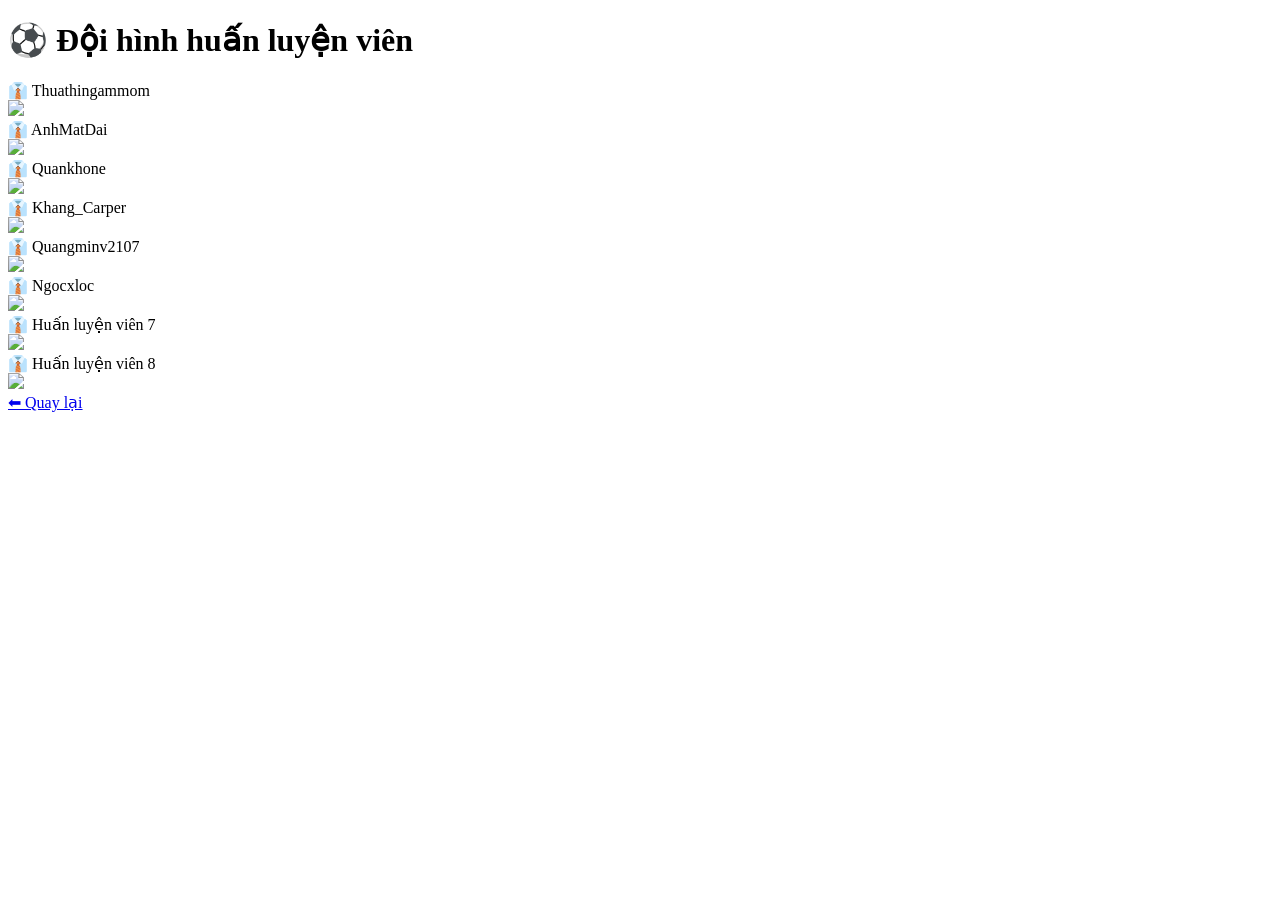
==== doihinhmua2.html @ fe754c00 "Add files via upload" ====
<!DOCTYPE html>
<html lang="vi">
<head>
    <meta charset="UTF-8">
    <title>Đội hình huấn luyện viên</title>
    <link rel="stylesheet" href="css/doihinh.css">
</head>
<body>

    <h1 class="title">⚽ Đội hình huấn luyện viên</h1>

    <div class="container">

        <div class="coach">
            <div class="coach-name">👔 Thuathingammom</div>
            <img src="img/MinhKhang.jpg" class="lineup">
        </div>

        <div class="coach">
            <div class="coach-name">👔 AnhMatDai</div>
            <img src="img/MinhNhat.jpg" class="lineup">
        </div>

        <div class="coach">
            <div class="coach-name">👔 Quankhone</div>
            <img src="img/MinhQuan.jpg" class="lineup">
        </div>

        <div class="coach">
            <div class="coach-name">👔 Khang_Carper</div>
            <img src="img/PhucKhang.jpg" class="lineup">
        </div>

        <div class="coach">
            <div class="coach-name">👔 Quangminv2107</div>
            <img src="img/QuangMinh.jpg" class="lineup">
        </div>

        <div class="coach">
            <div class="coach-name">👔 Ngocxloc</div>
            <img src="img/TrieuLoc.jpg" class="lineup">
        </div>

        <div class="coach">
            <div class="coach-name">👔 Huấn luyện viên 7</div>
            <img src="img/doi-hinh-7.jpg" class="lineup">
        </div>

        <div class="coach">
            <div class="coach-name">👔 Huấn luyện viên 8</div>
            <img src="img/doi-hinh-8.jpg" class="lineup">
        </div>

    </div>

    <a href="main.html" class="back">⬅ Quay lại</a>

</body>
</html>
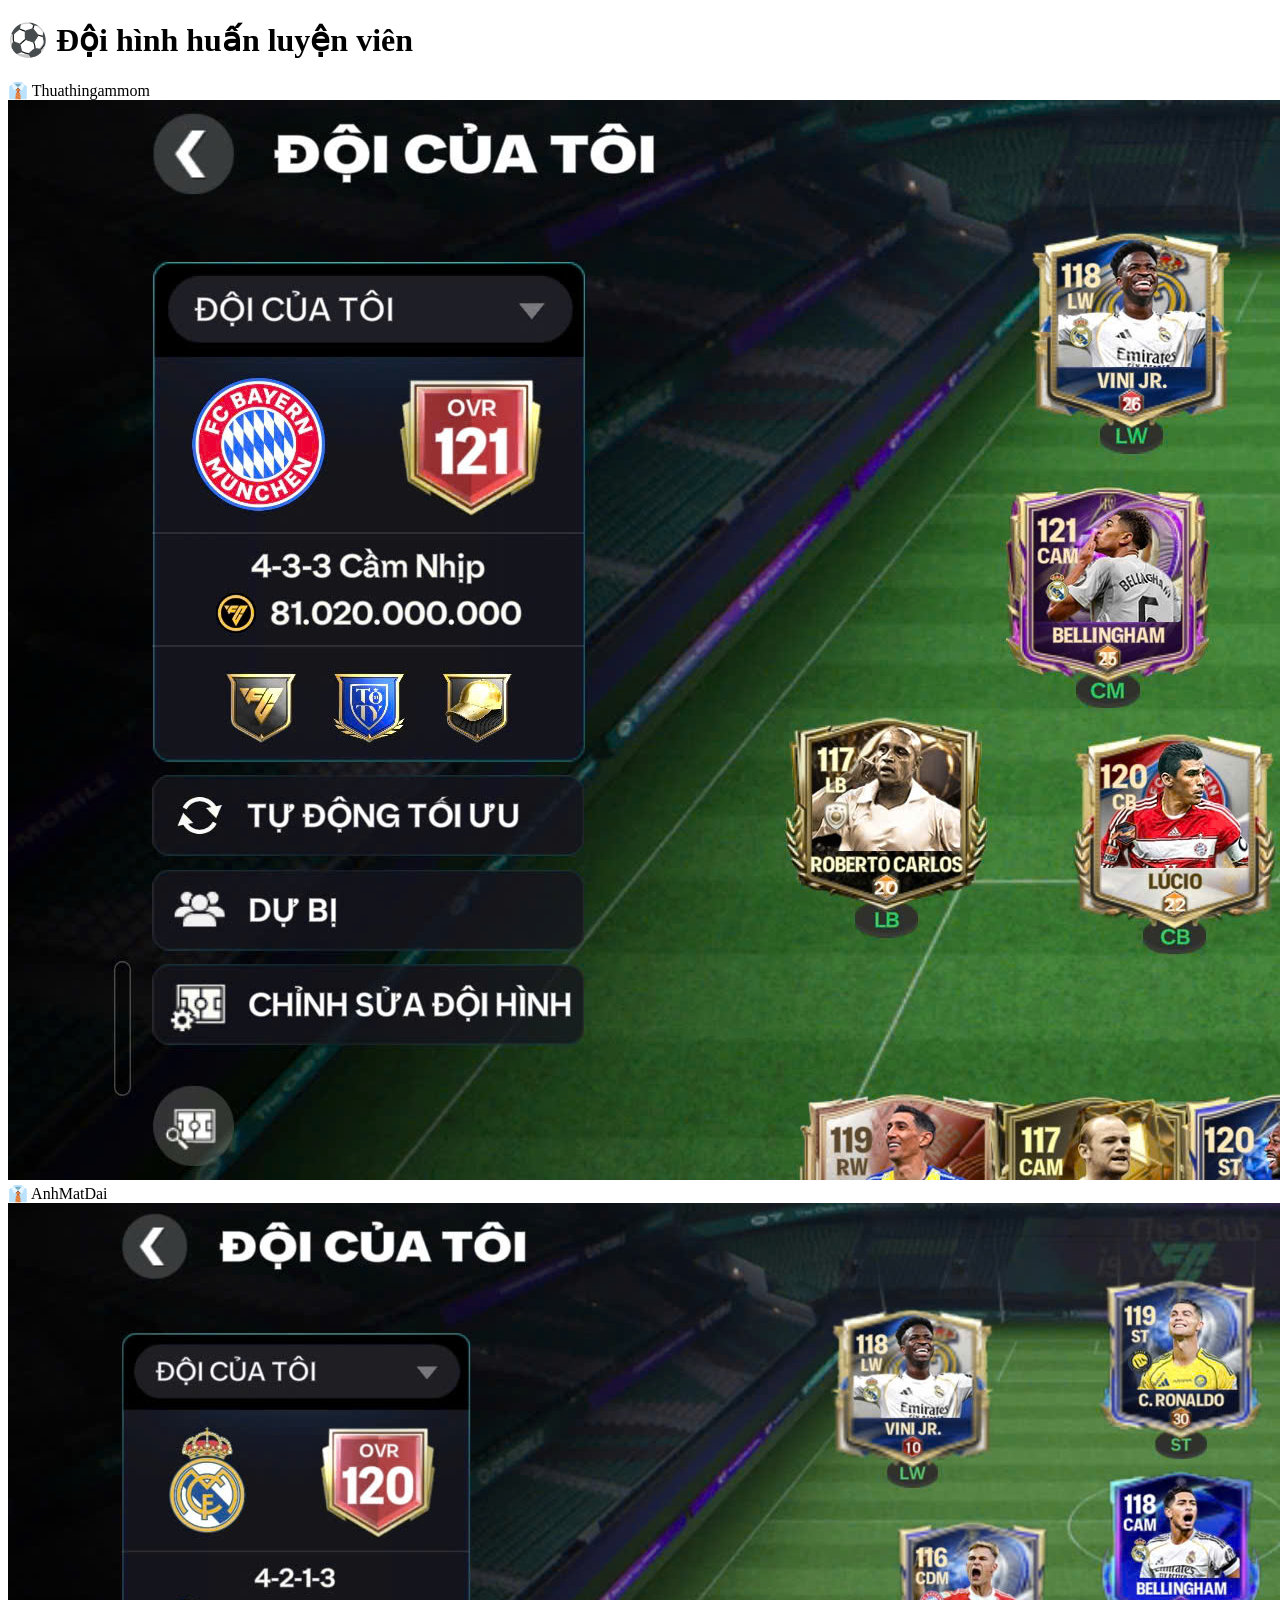
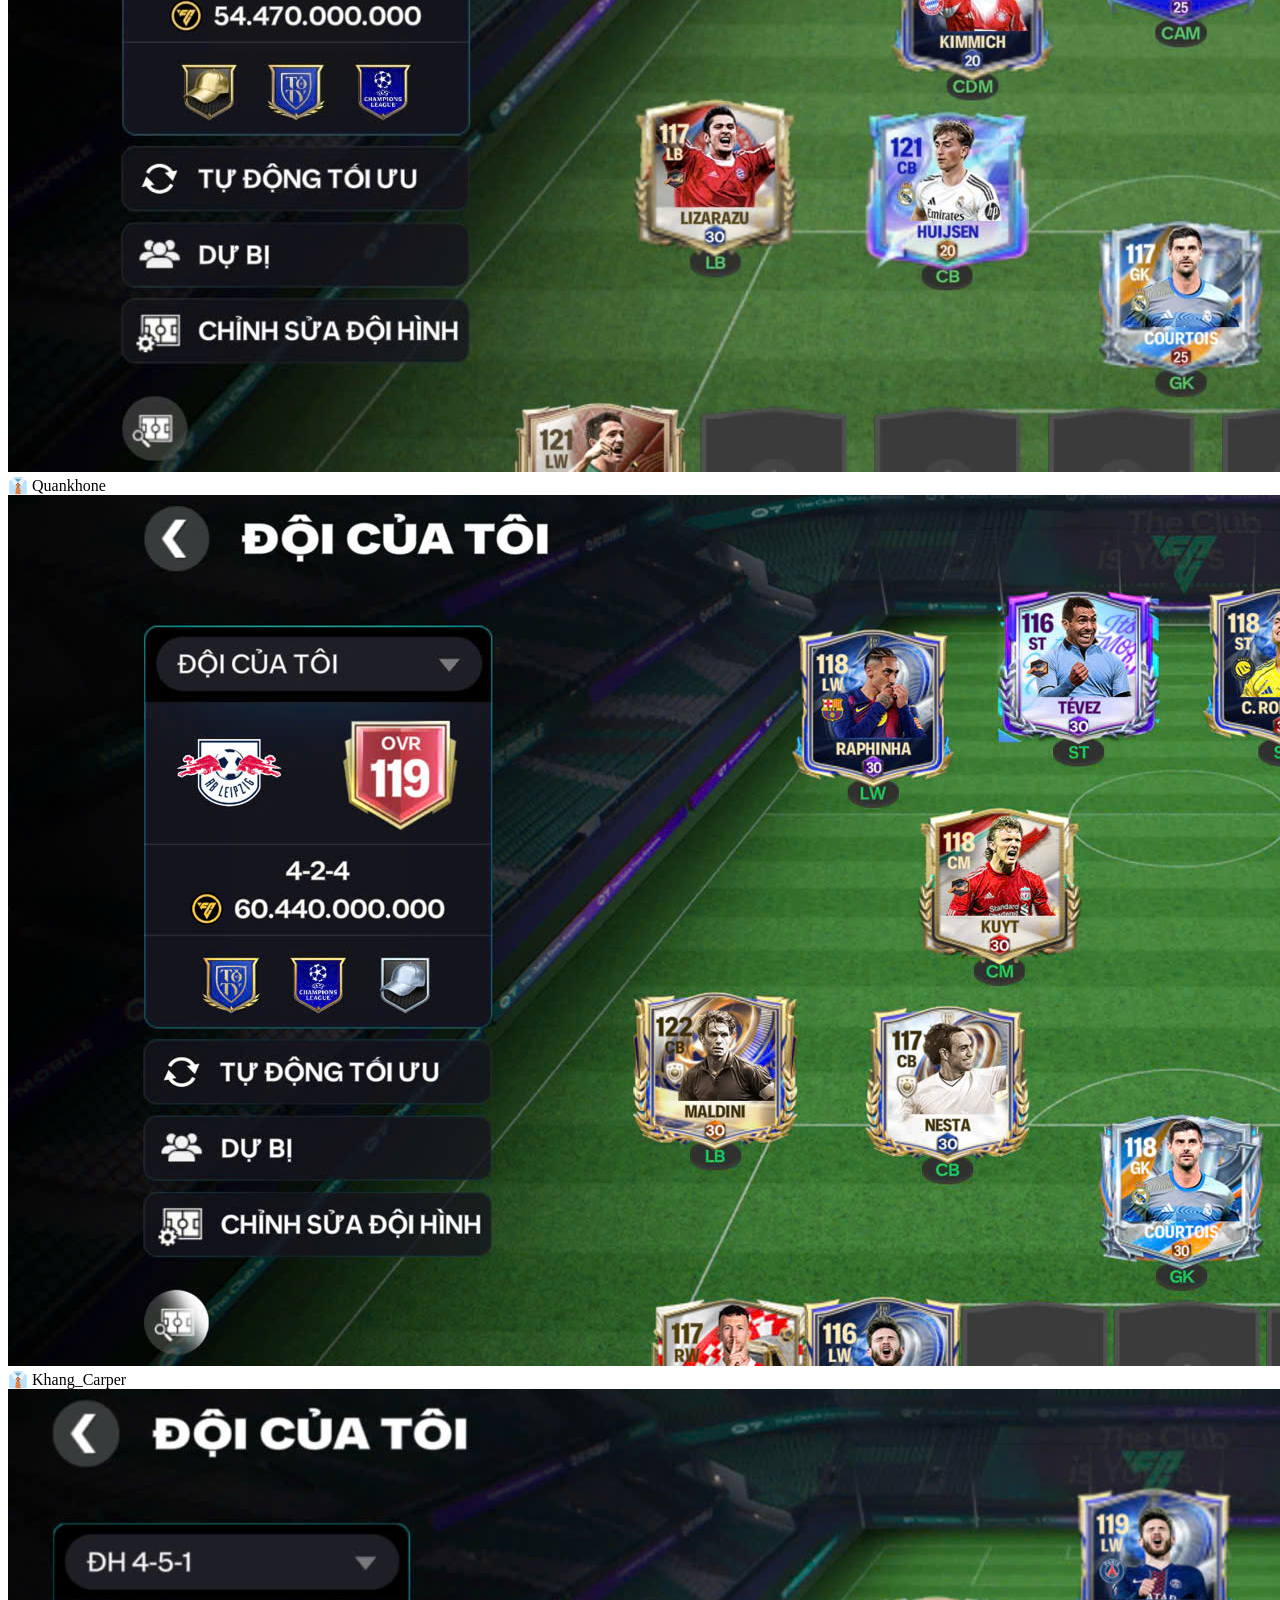
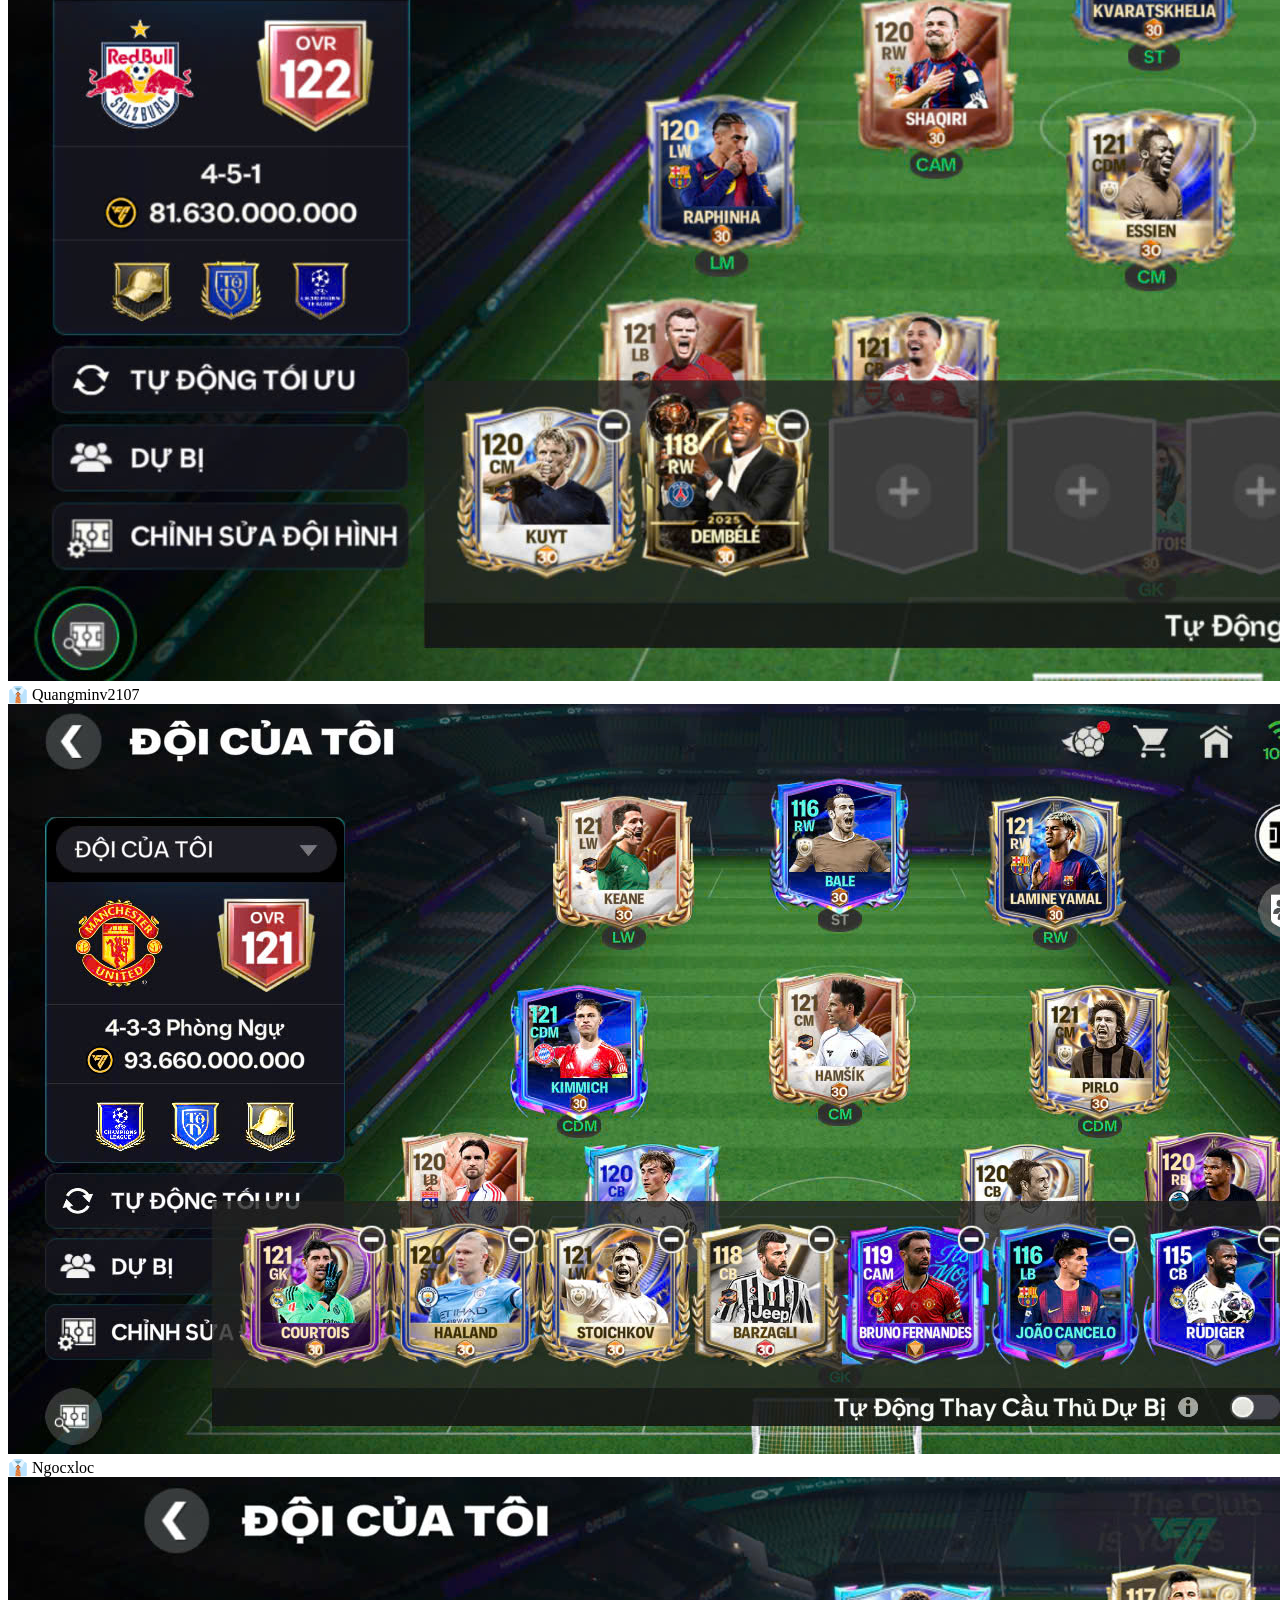
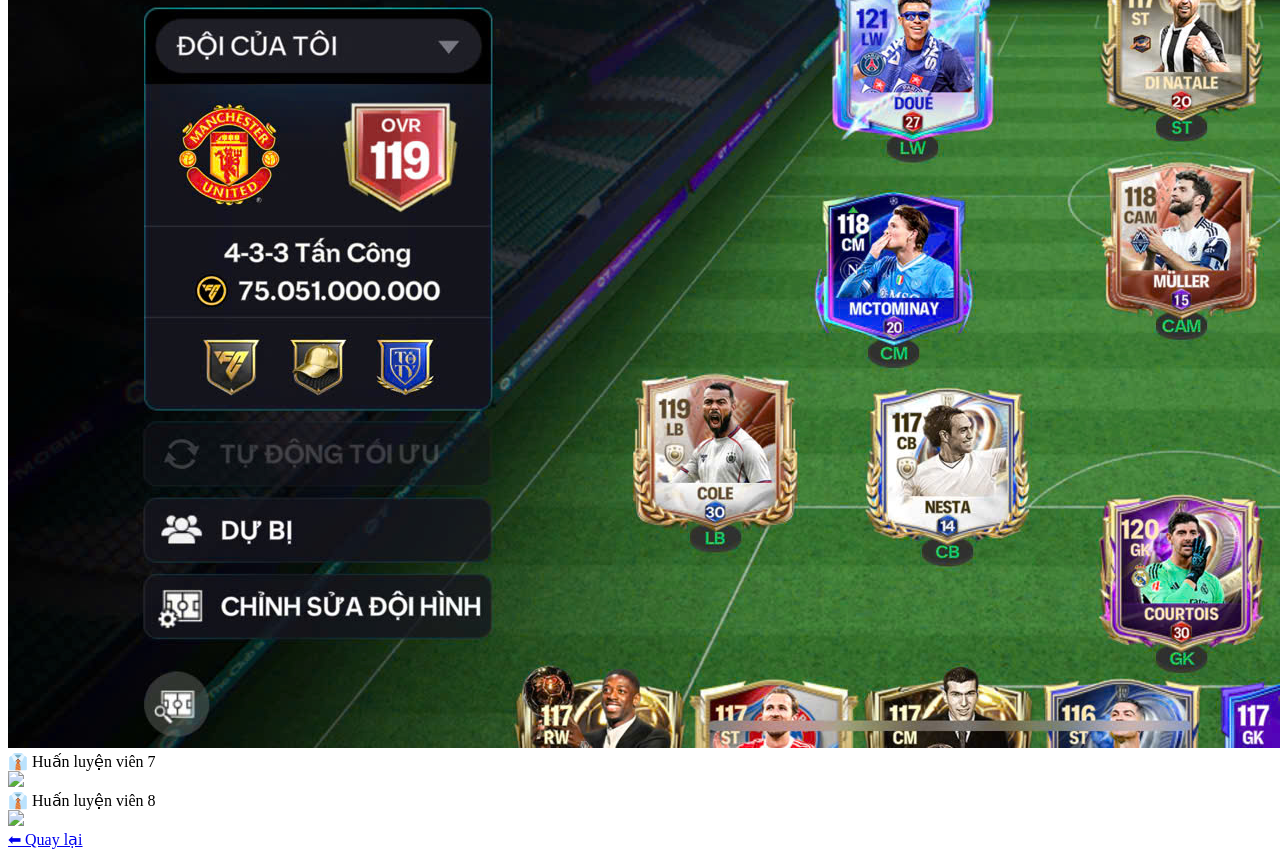
==== commit 03a71ccd: "Update doihinhmua2.html" ====
--- a/doihinhmua2.html
+++ b/doihinhmua2.html
@@ -3,7 +3,7 @@
 <head>
     <meta charset="UTF-8">
     <title>Đội hình huấn luyện viên</title>
-    <link rel="stylesheet" href="css/doihinh.css">
+    <link rel="stylesheet" href="doihinh.css">
 </head>
 <body>
 
@@ -13,42 +13,42 @@
 
         <div class="coach">
             <div class="coach-name">👔 Thuathingammom</div>
-            <img src="img/MinhKhang.jpg" class="lineup">
+            <img src="MinhKhang.jpg" class="lineup">
         </div>
 
         <div class="coach">
             <div class="coach-name">👔 AnhMatDai</div>
-            <img src="img/MinhNhat.jpg" class="lineup">
+            <img src="MinhNhat.jpg" class="lineup">
         </div>
 
         <div class="coach">
             <div class="coach-name">👔 Quankhone</div>
-            <img src="img/MinhQuan.jpg" class="lineup">
+            <img src="MinhQuan.jpg" class="lineup">
         </div>
 
         <div class="coach">
             <div class="coach-name">👔 Khang_Carper</div>
-            <img src="img/PhucKhang.jpg" class="lineup">
+            <img src="PhucKhang.jpg" class="lineup">
         </div>
 
         <div class="coach">
             <div class="coach-name">👔 Quangminv2107</div>
-            <img src="img/QuangMinh.jpg" class="lineup">
+            <img src="QuangMinh.jpg" class="lineup">
         </div>
 
         <div class="coach">
             <div class="coach-name">👔 Ngocxloc</div>
-            <img src="img/TrieuLoc.jpg" class="lineup">
+            <img src="TrieuLoc.jpg" class="lineup">
         </div>
 
         <div class="coach">
             <div class="coach-name">👔 Huấn luyện viên 7</div>
-            <img src="img/doi-hinh-7.jpg" class="lineup">
+            <img src="doi-hinh-7.jpg" class="lineup">
         </div>
 
         <div class="coach">
             <div class="coach-name">👔 Huấn luyện viên 8</div>
-            <img src="img/doi-hinh-8.jpg" class="lineup">
+            <img src="doi-hinh-8.jpg" class="lineup">
         </div>
 
     </div>
@@ -56,4 +56,4 @@
     <a href="main.html" class="back">⬅ Quay lại</a>
 
 </body>
-</html>+</html>
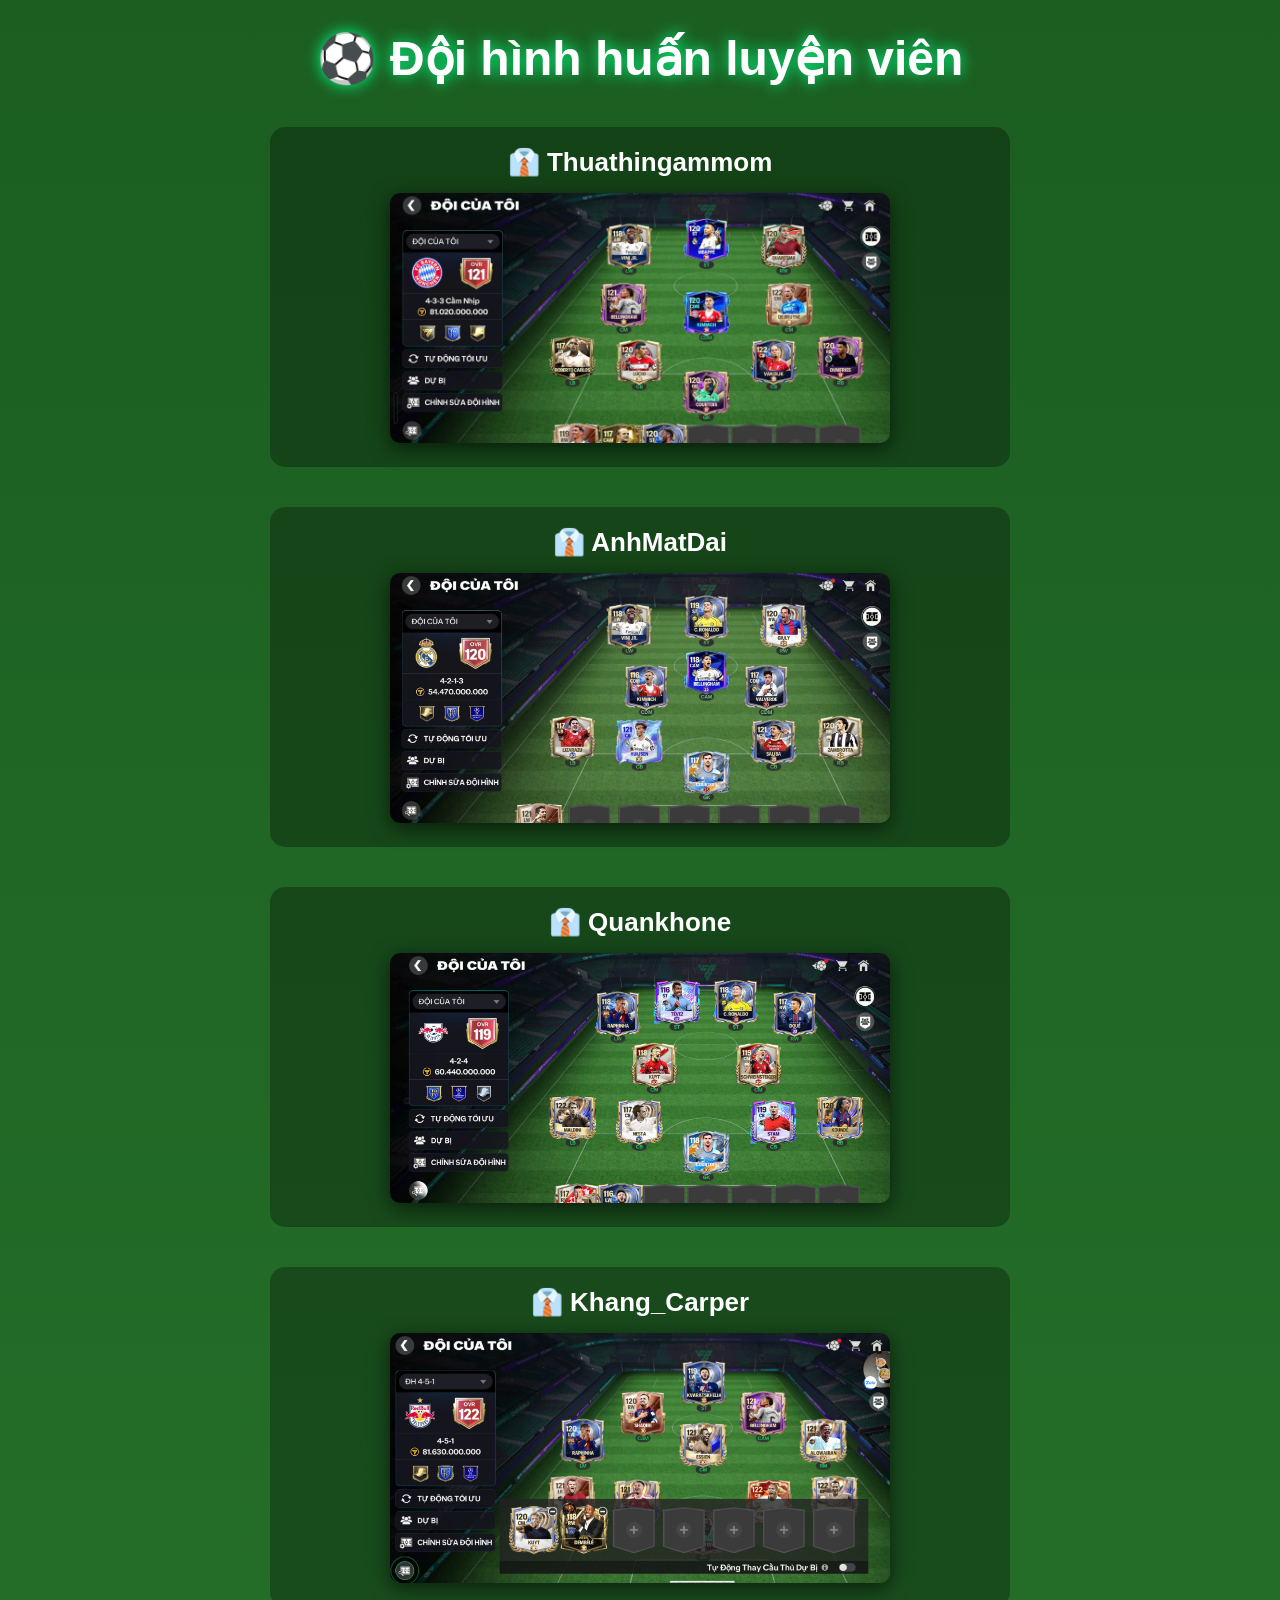
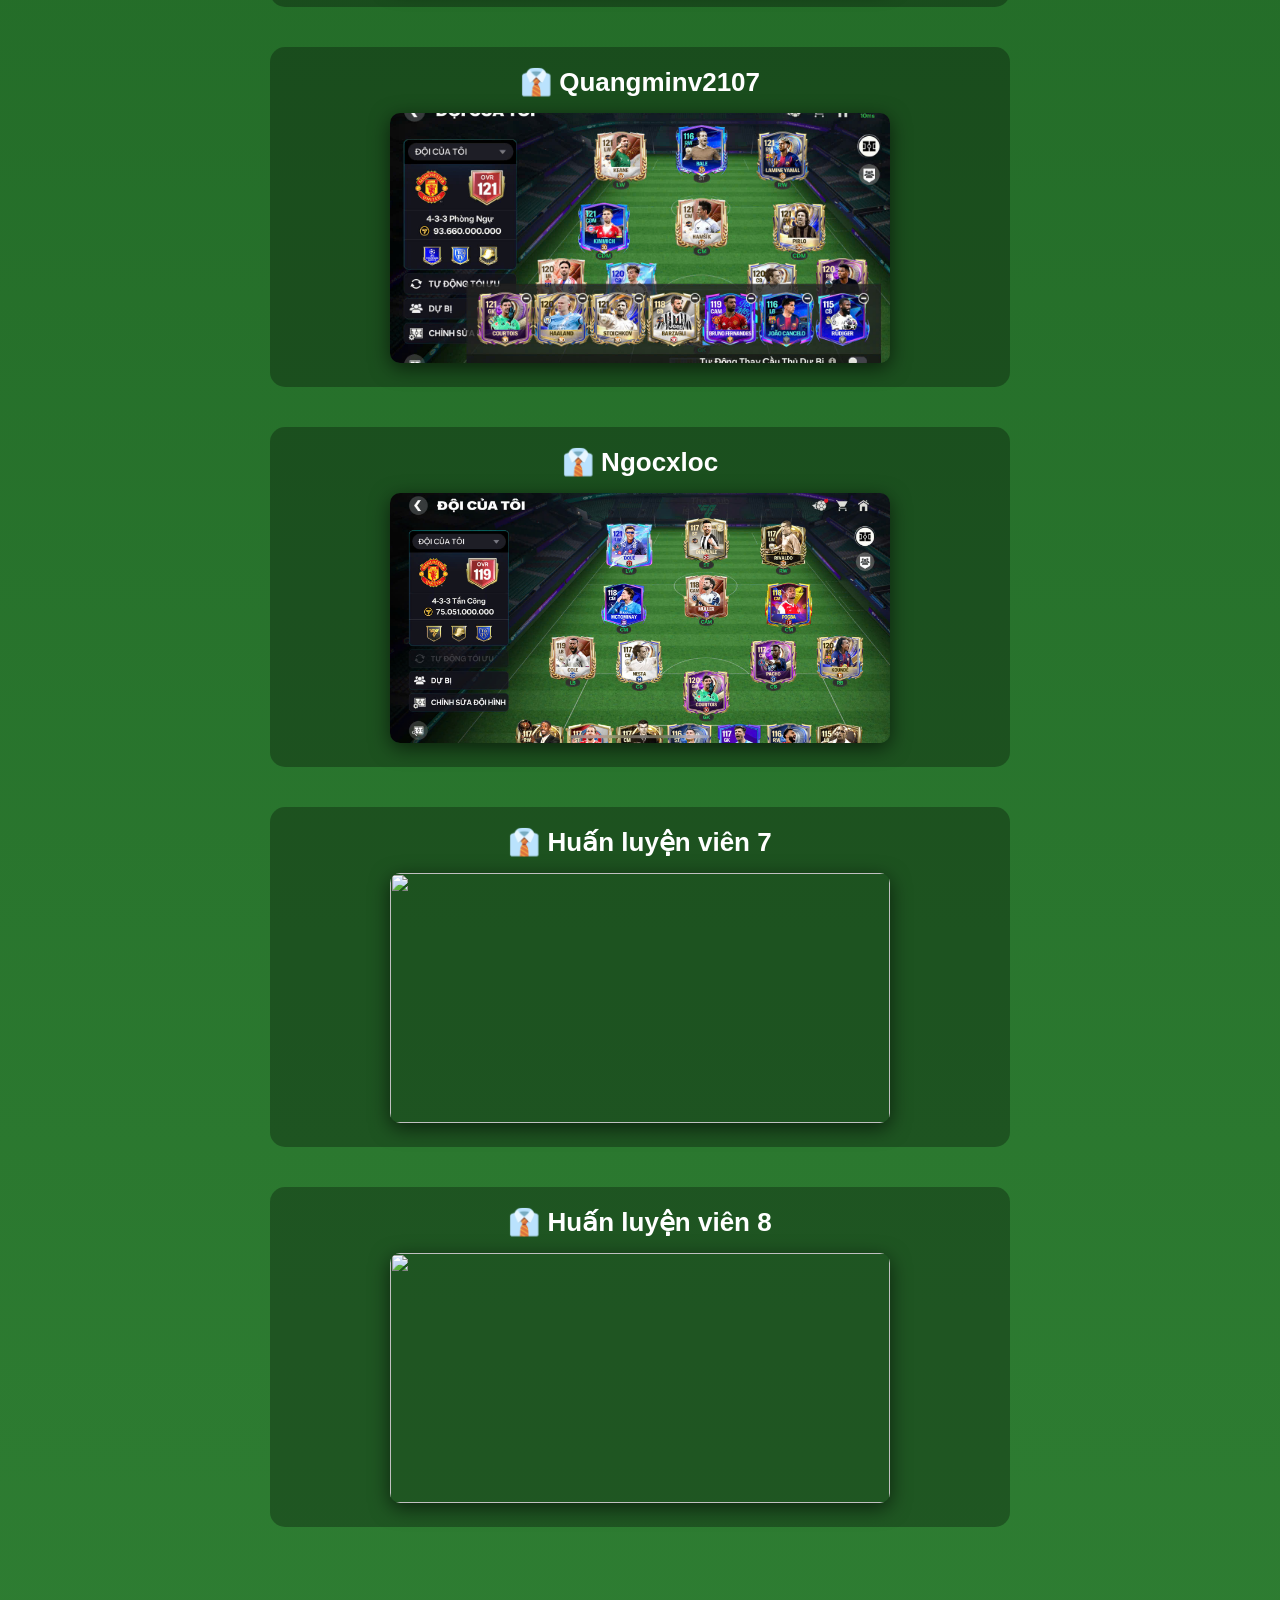
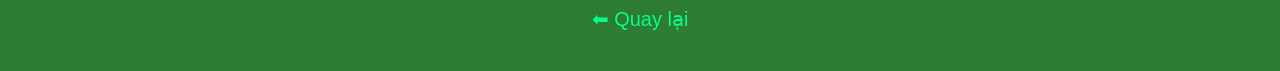
==== commit 7b0e35d4: "Update doihinhmua2.html" ====
--- a/doihinhmua2.html
+++ b/doihinhmua2.html
@@ -53,7 +53,7 @@
 
     </div>
 
-    <a href="main.html" class="back">⬅ Quay lại</a>
+    <a href="index.html" class="back">⬅ Quay lại</a>
 
 </body>
 </html>
--- a/doihinh.css
+++ b/doihinh.css
@@ -0,0 +1,82 @@
+body {
+    margin: 0;
+    font-family: Arial, sans-serif;
+    background: linear-gradient(180deg, #1b5e20, #2e7d32);
+    color: white;
+    text-align: center;
+}
+
+/* Tiêu đề */
+.title {
+    margin-top: 30px;
+    font-size: 48px;
+    text-shadow: 0 0 15px #00ff88;
+}
+
+/* Khung chính */
+.container {
+    margin-top: 30px;
+}
+
+/* Mỗi HLV */
+.coach {
+    margin: 40px auto;
+    width: 80%;
+    max-width: 700px;
+    background: rgba(0,0,0,0.3);
+    padding: 20px;
+    border-radius: 15px;
+    transition: 0.3s;
+}
+
+/* Hover */
+.coach:hover {
+    transform: scale(1.03);
+    background: rgba(0,0,0,0.6);
+}
+
+/* Tên HLV */
+.coach-name {
+    font-size: 26px;
+    font-weight: bold;
+    margin-bottom: 15px;
+}
+
+/* Hình đội hình */
+.lineup {
+    width: 100%;
+    border-radius: 10px;
+    box-shadow: 0 5px 20px rgba(0,0,0,0.6);
+}
+
+/* Nút quay lại */
+.back {
+    display: inline-block;
+    margin: 40px 0;
+    color: #00ff88;
+    text-decoration: none;
+    font-size: 20px;
+}
+
+.back:hover {
+    text-shadow: 0 0 10px #00ff88;
+}
+
+.lineup {
+    width: 100%;
+    max-width: 500px;   /* giới hạn chiều rộng */
+    height: 250px;      /* cố định chiều cao */
+    
+    object-fit: cover;  /* cắt ảnh cho vừa khung */
+    
+    border-radius: 10px;
+    box-shadow: 0 5px 20px rgba(0,0,0,0.6);
+}
+
+.lineup {
+    transition: 0.3s;
+}
+
+.lineup:hover {
+    transform: scale(1.03);
+}
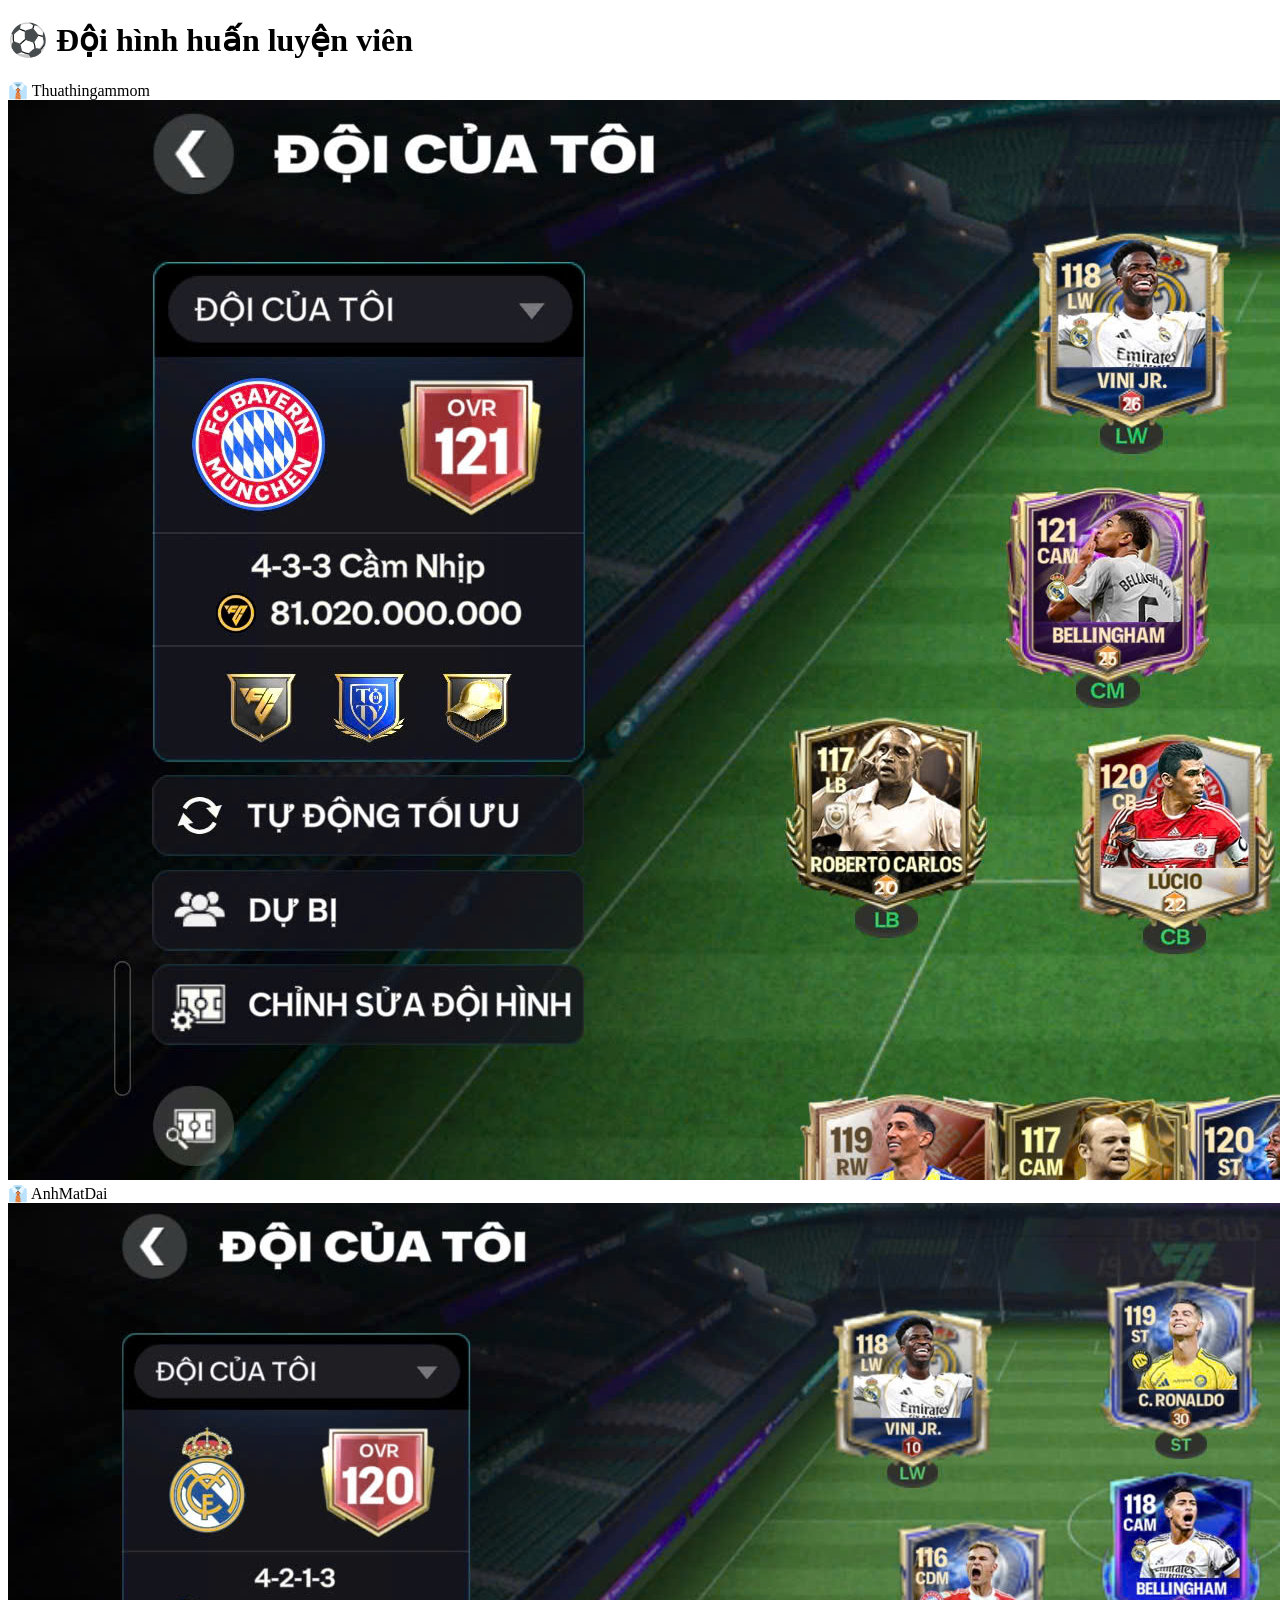
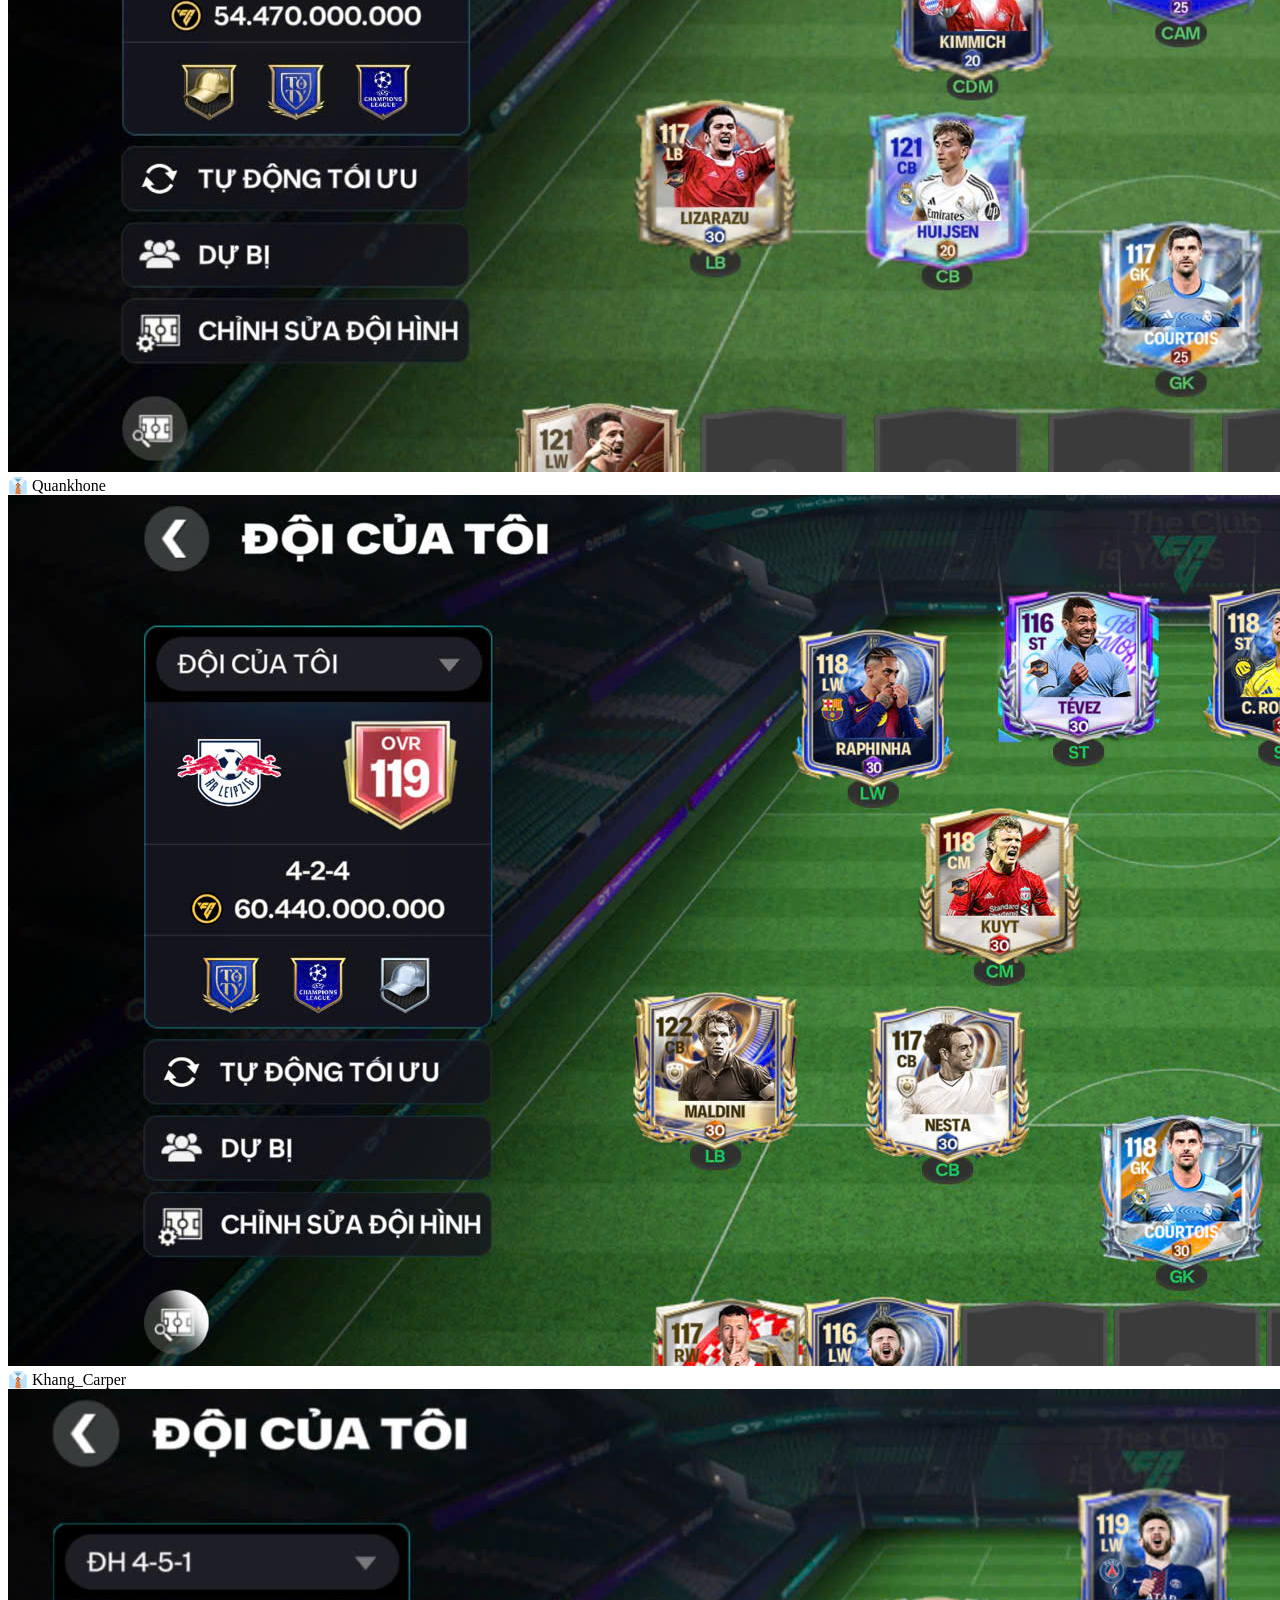
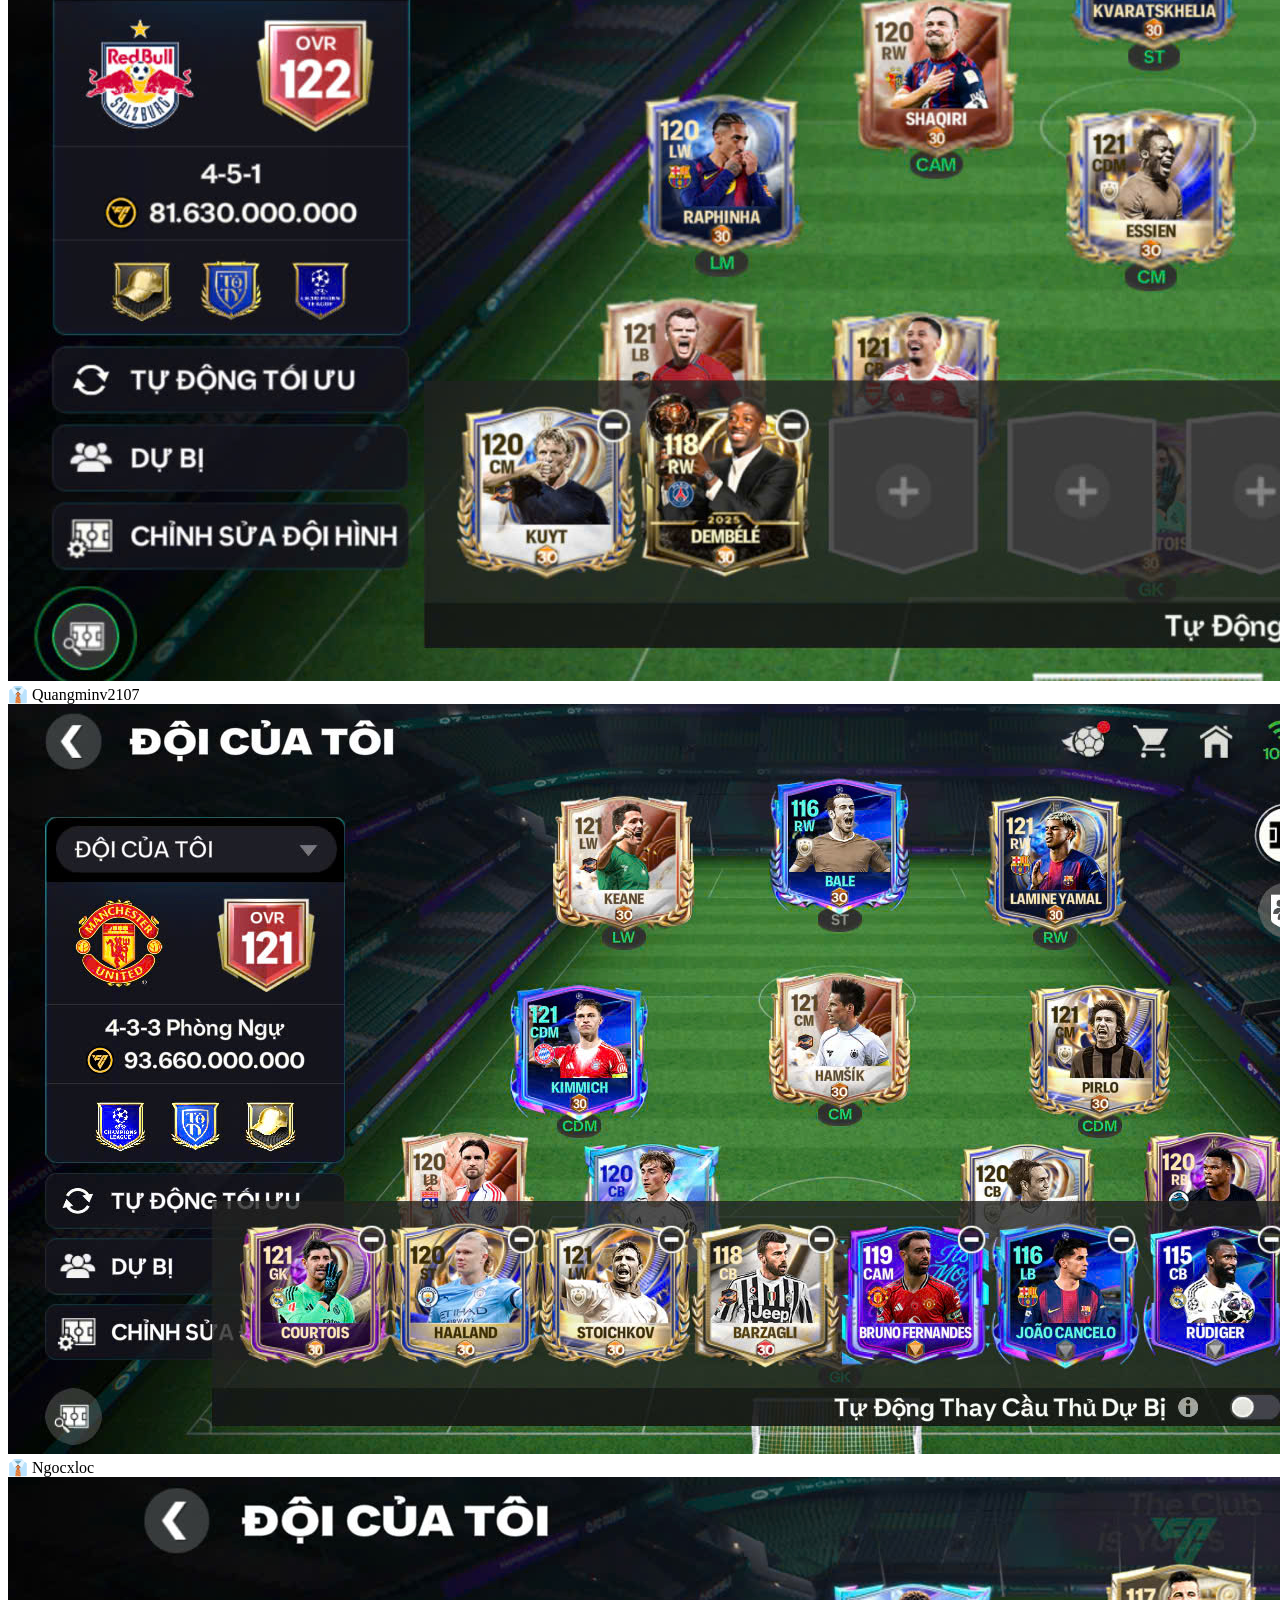
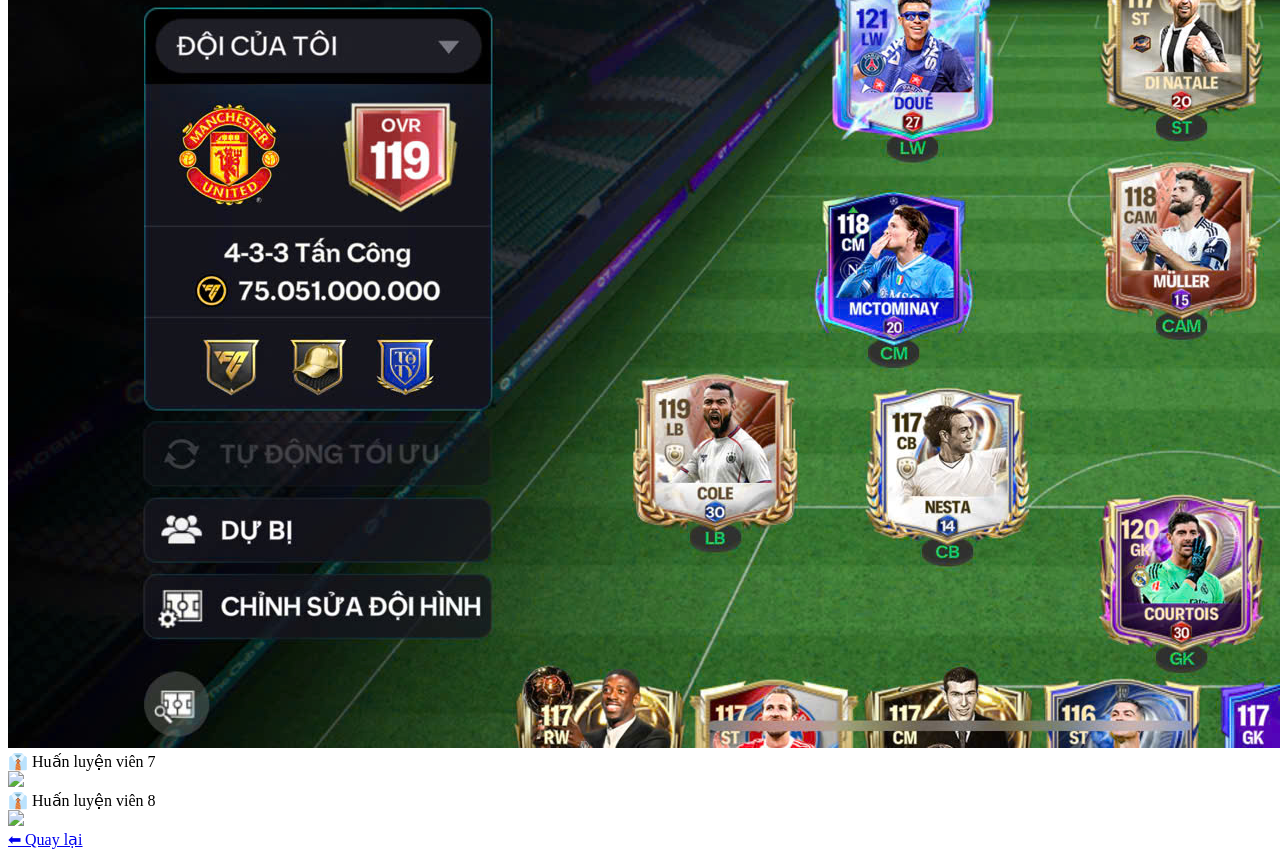
==== commit 934a83b0: "Update doihinhmua2.html" ====
--- a/doihinhmua2.html
+++ b/doihinhmua2.html
@@ -3,7 +3,7 @@
 <head>
     <meta charset="UTF-8">
     <title>Đội hình huấn luyện viên</title>
-    <link rel="stylesheet" href="doihinh.css">
+    <link rel="Đội hình mùa 2" href="doihinh.css">
 </head>
 <body>
 
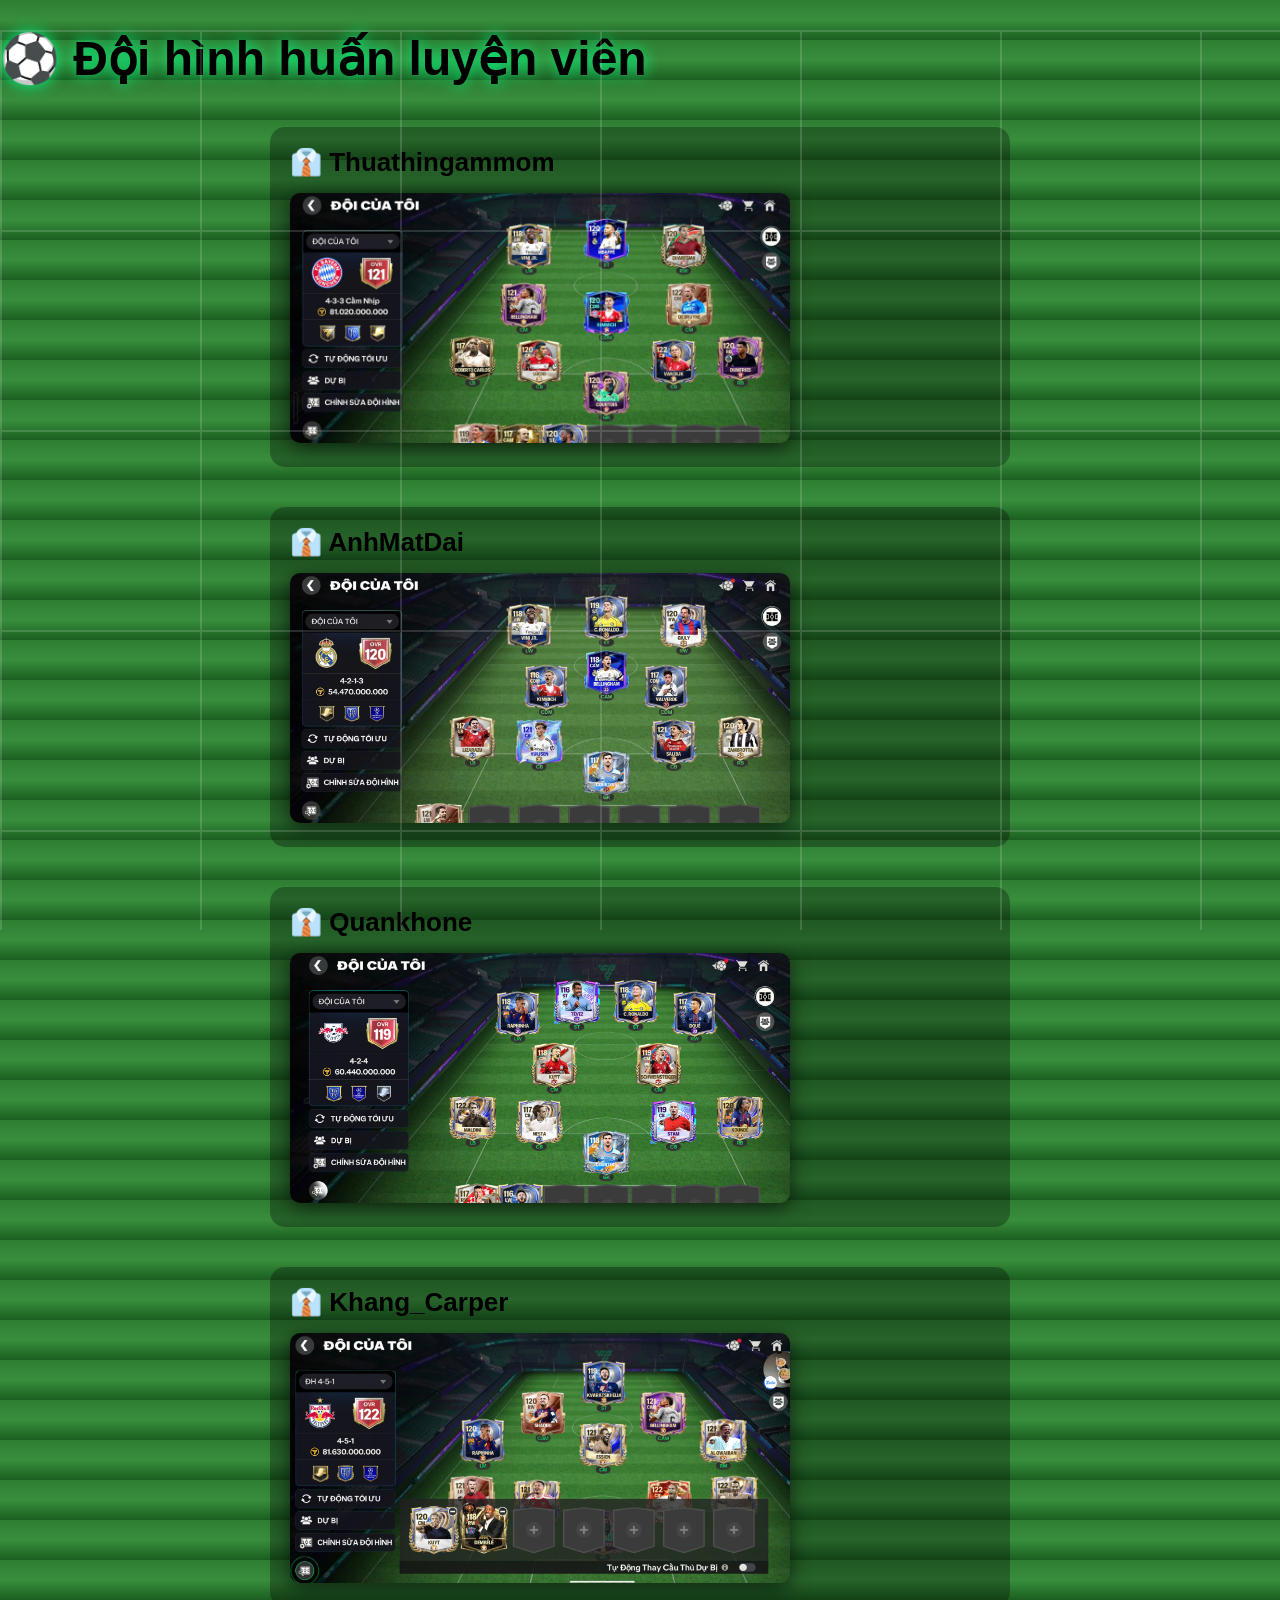
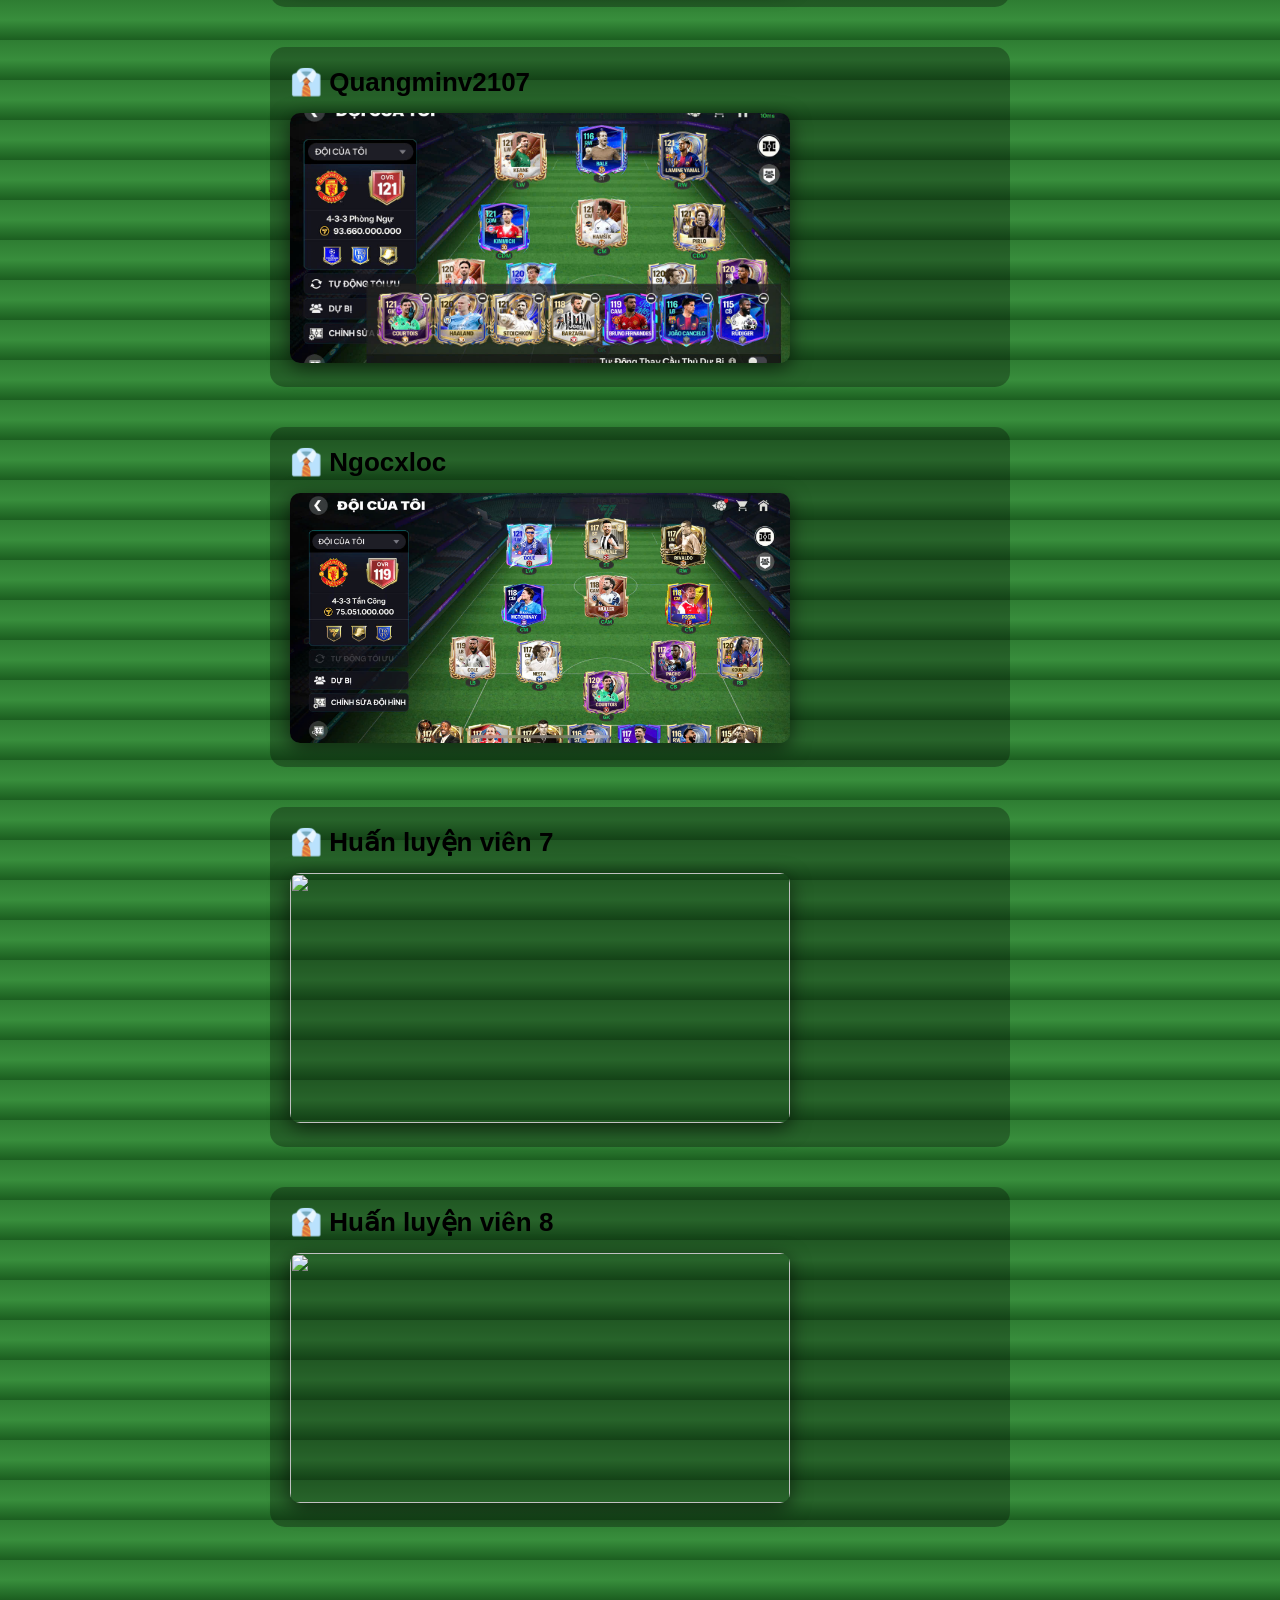
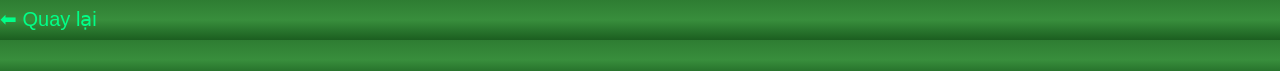
==== commit 3b7fc9a9: "Update doihinhmua2.html" ====
--- a/doihinhmua2.html
+++ b/doihinhmua2.html
@@ -2,8 +2,8 @@
 <html lang="vi">
 <head>
     <meta charset="UTF-8">
-    <title>Đội hình huấn luyện viên</title>
-    <link rel="Đội hình mùa 2" href="doihinh.css">
+    <title>Đội hình mùa 2</title>
+    <link rel="stylesheet" href="doihinh.css">
 </head>
 <body>
 
--- a/doihinh.css
+++ b/doihinh.css
@@ -1,9 +1,67 @@
 body {
     margin: 0;
+    padding: 0;
+    height: 100vh;
     font-family: Arial, sans-serif;
-    background: linear-gradient(180deg, #1b5e20, #2e7d32);
-    color: white;
-    text-align: center;
+
+    /* Nền sân cỏ */
+    background: linear-gradient(
+        180deg,
+        #2e7d32 0%,
+        #388e3c 50%,
+        #1b5e20 100%
+    );
+
+    /* Tạo vân sân bóng */
+    background-size: 100% 40px;
+}
+
+/* Thêm lớp overlay tạo vạch sân */
+body::before {
+    content: "";
+    position: absolute;
+    width: 100%;
+    height: 100%;
+    background-image: 
+        linear-gradient(white 2px, transparent 2px),
+        linear-gradient(90deg, white 2px, transparent 2px);
+    background-size: 200px 200px;
+    opacity: 0.15;
+    pointer-events: none;
+}
+
+.ball {
+    position: absolute;
+    width: 120px;
+    height: 120px;
+    bottom: 30px;
+    right: 30px;
+
+    background: url('https://upload.wikimedia.org/wikipedia/commons/d/d3/Soccerball.svg') no-repeat center/cover;
+    
+    border-radius: 50%;
+    box-shadow: 0 10px 25px rgba(0,0,0,0.6);
+
+    animation: bounce 1.8s infinite ease-in-out,
+               spin 6s linear infinite;
+}
+
+@keyframes spin {
+    from { transform: rotate(0deg); }
+    to { transform: rotate(360deg); }
+}
+
+/* Hiệu ứng nảy */
+@keyframes bounce {
+    0%, 100% {
+        transform: translateY(0) scale(1);
+    }
+    40% {
+        transform: translateY(-35px) scale(1.05);
+    }
+    60% {
+        transform: translateY(-20px) scale(0.95);
+    }
 }
 
 /* Tiêu đề */
@@ -79,4 +137,4 @@
 
 .lineup:hover {
     transform: scale(1.03);
-}+}
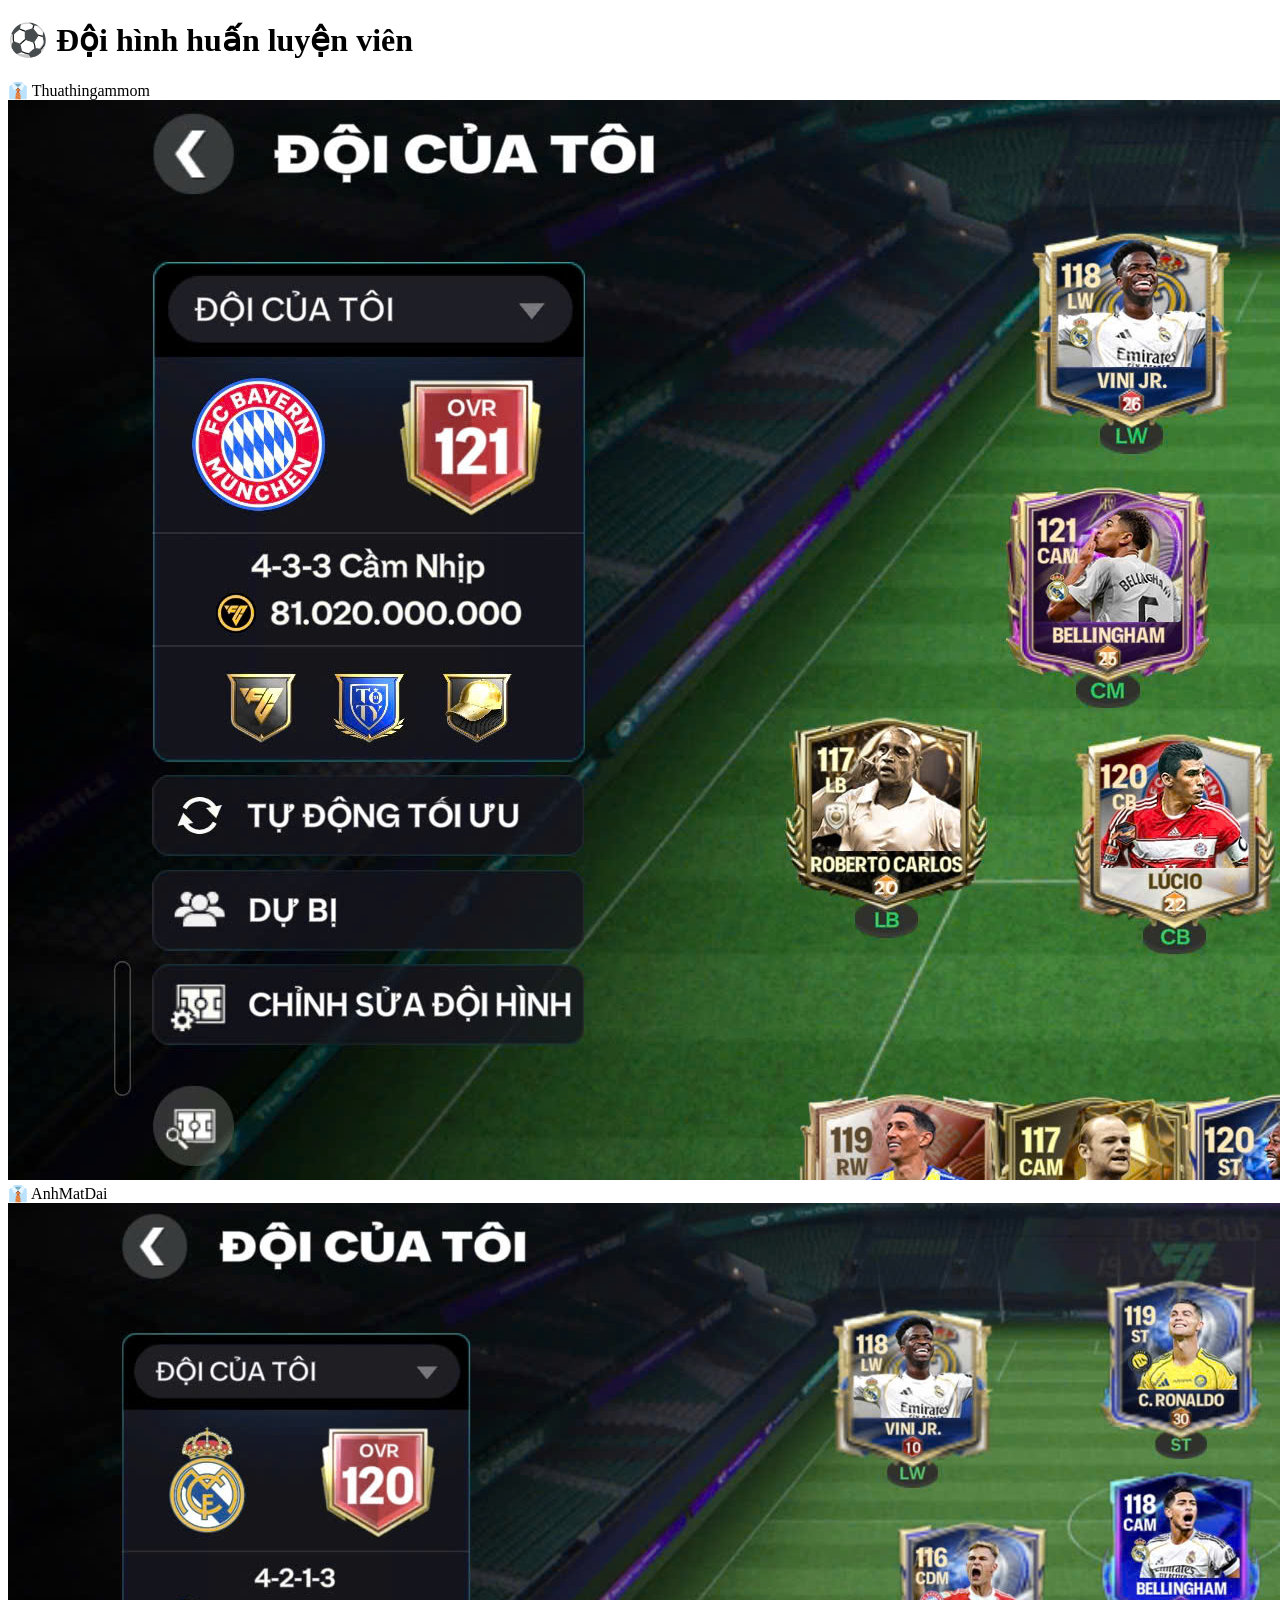
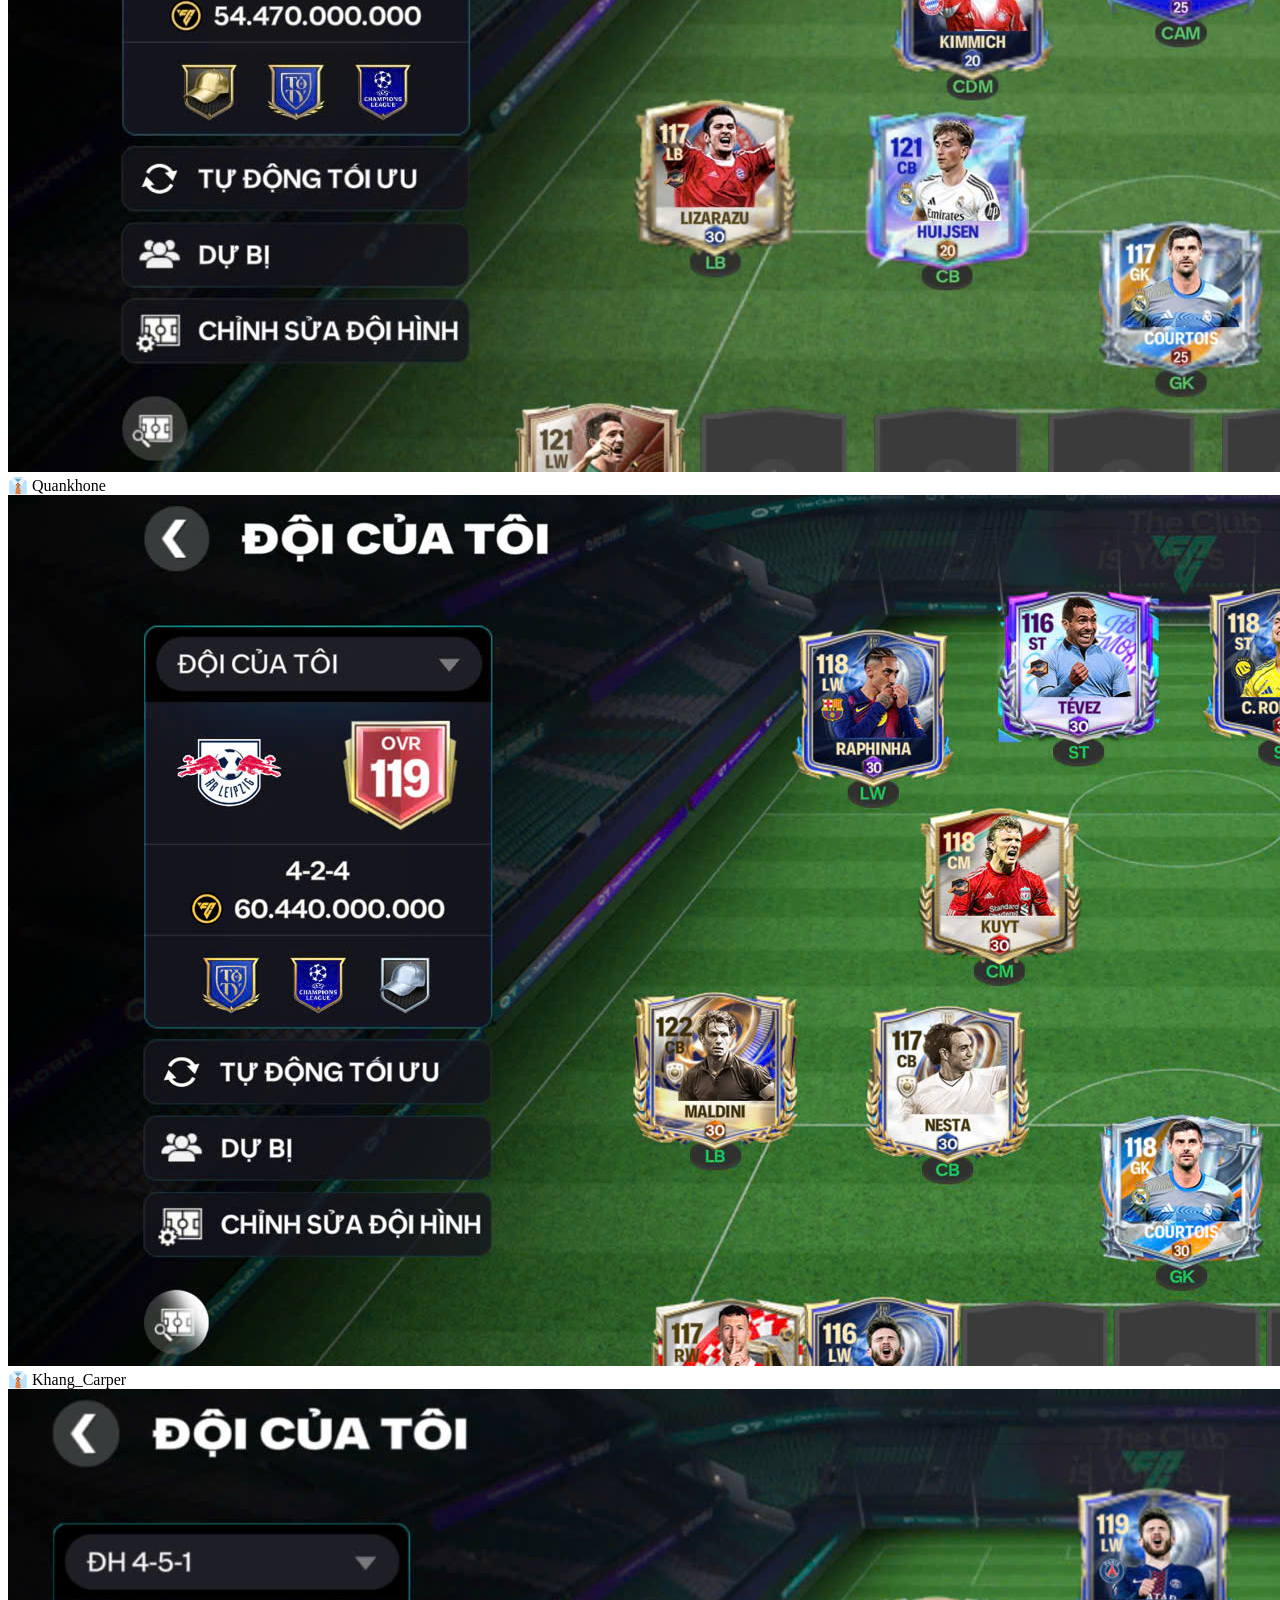
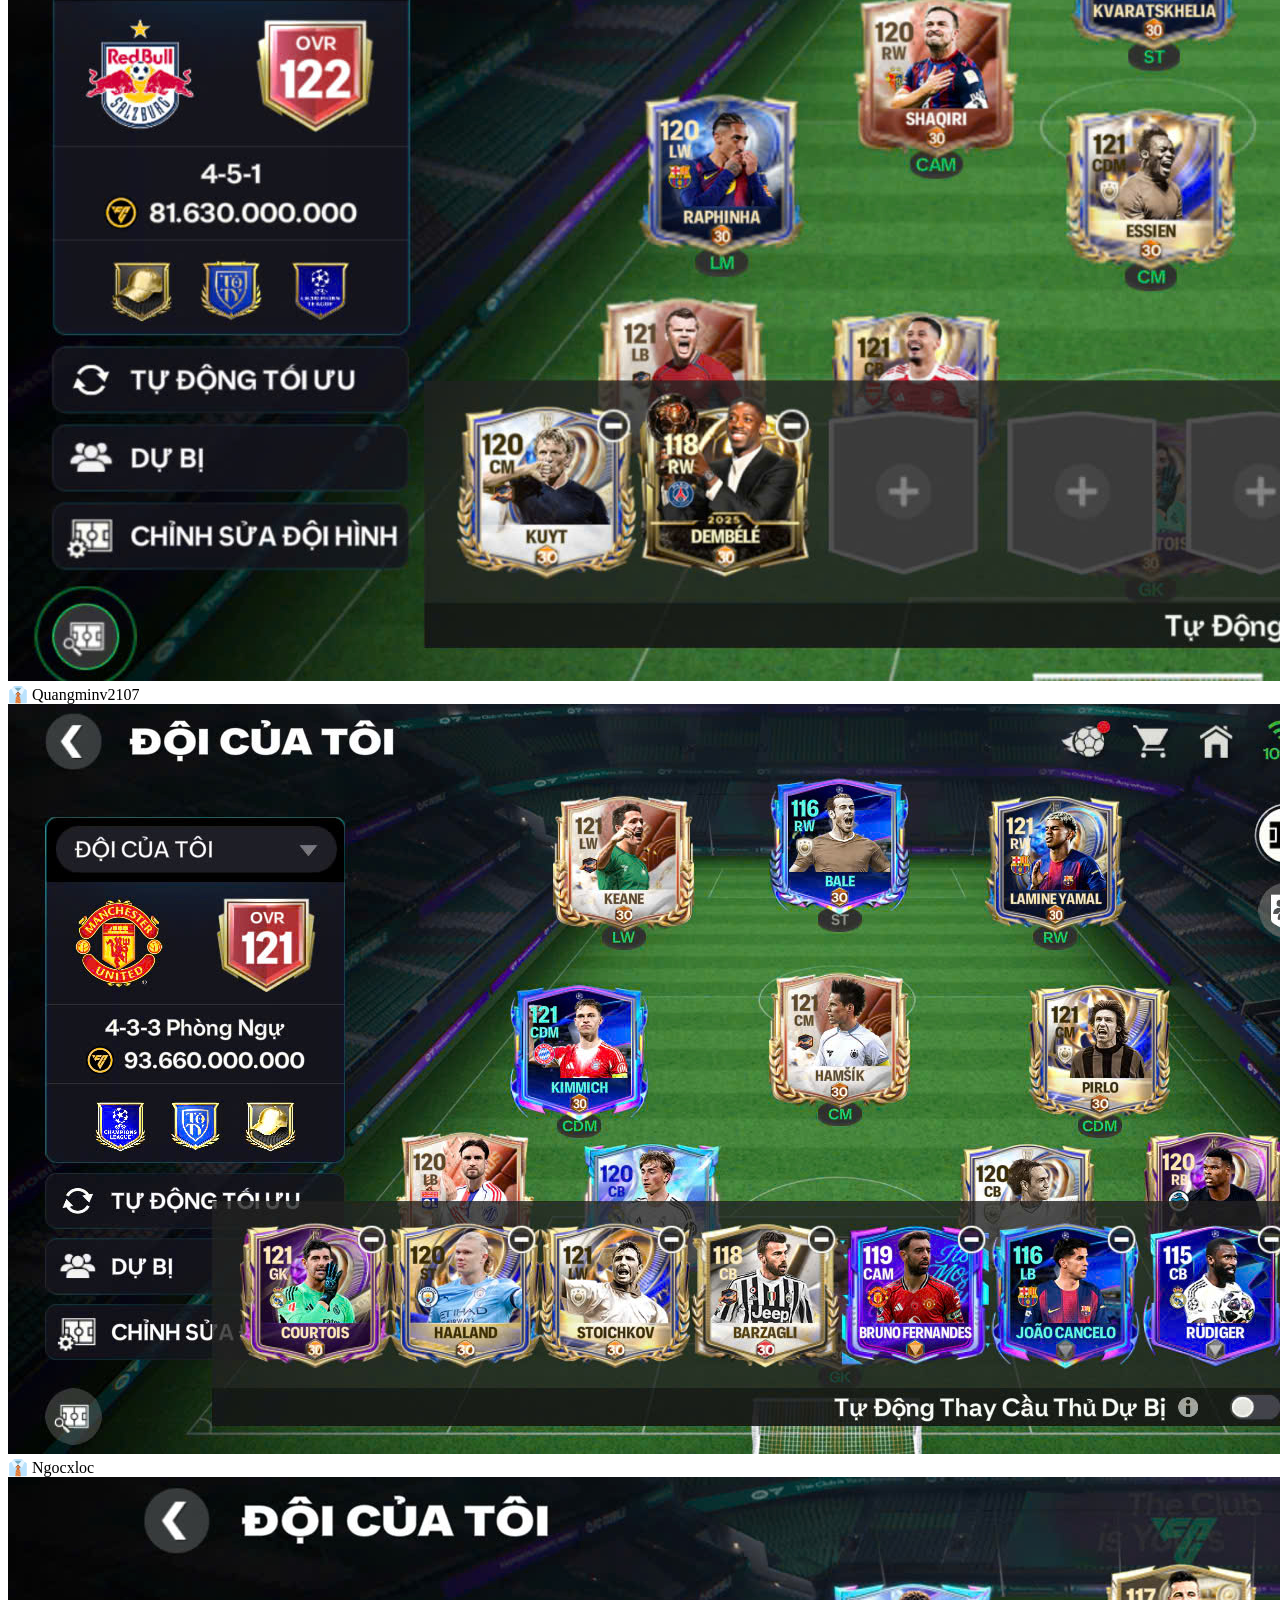
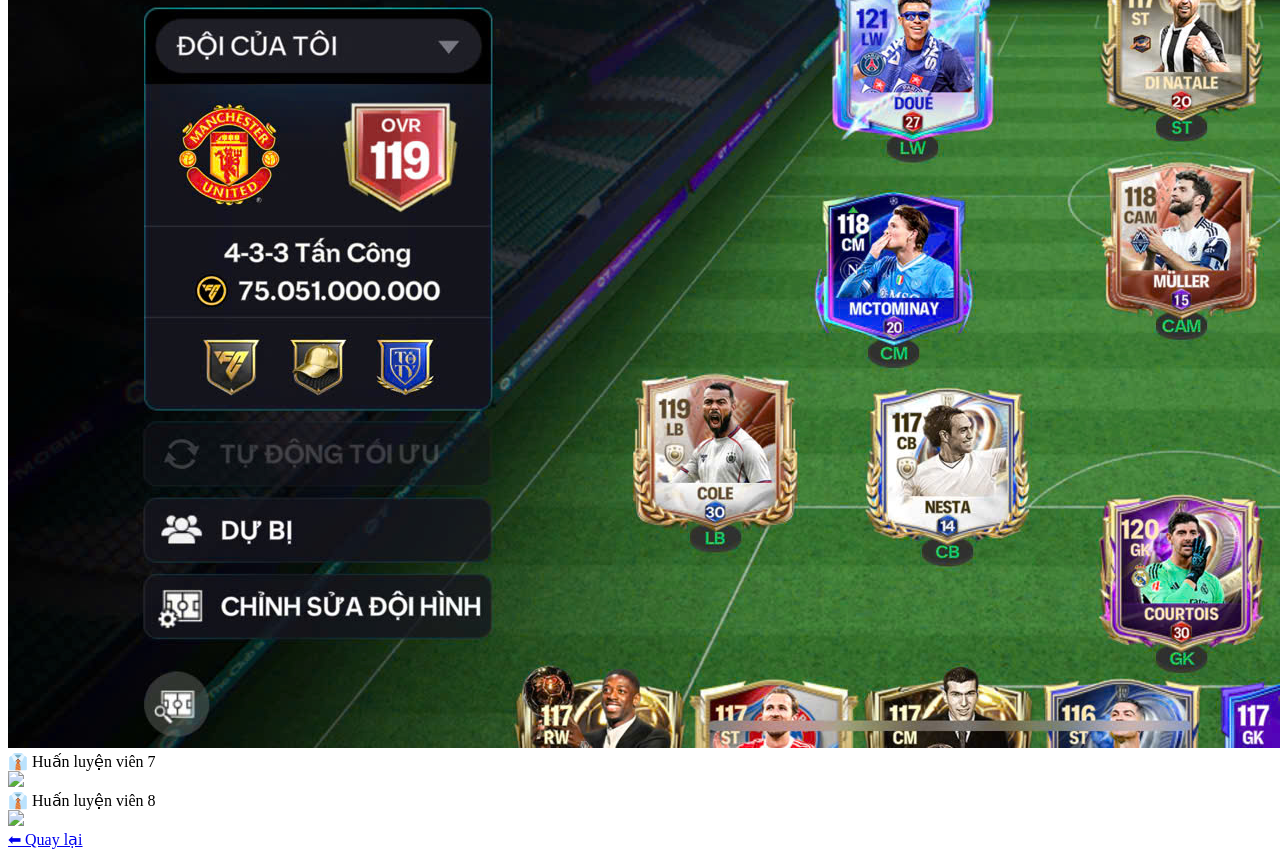
==== commit feca5997: "Update doihinhmua2.html" ====
--- a/doihinhmua2.html
+++ b/doihinhmua2.html
@@ -3,7 +3,7 @@
 <head>
     <meta charset="UTF-8">
     <title>Đội hình mùa 2</title>
-    <link rel="stylesheet" href="doihinh.css">
+    <link rel="stylesheet" href./doihinh.css">
 </head>
 <body>
 
